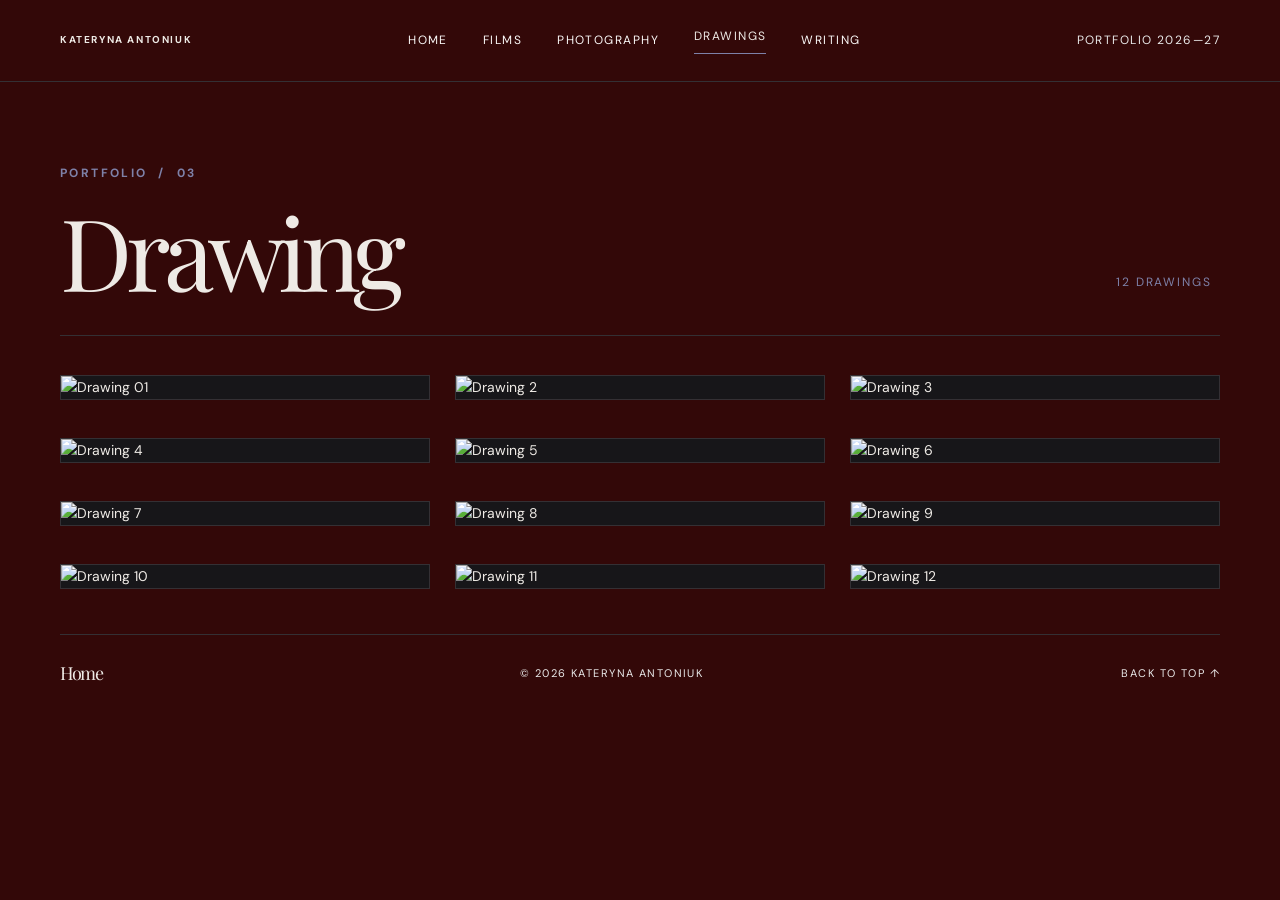
==== drawings.html @ 992e5f3c "Add files via upload" ====
<!doctype html>
<html lang="en">
<head>
  <meta charset="utf-8">
  <meta name="viewport" content="width=device-width, initial-scale=1">
  <meta name="theme-color" content="#301e2d">
  <meta name="description" content="Selected drawings by Kateryna Antoniuk.">
  <title>Drawings — Kateryna Antoniuk</title>
  <link rel="icon" type="image/png" href="logo.png">
  <link rel="stylesheet" href="main.css">
  <link rel="stylesheet" href="drawings.css">
</head>
<body>
  <header class="site-header" id="top">
    <a class="brand" href="index.html" aria-label="Kateryna Antoniuk — Home">
      <span class="brand-name">KATERYNA ANTONIUK</span>
    </a>
    <nav class="site-nav" aria-label="Main navigation">
      <a href="index.html">Home</a>
      <a href="films.html">Films</a>
      <a href="photography.html">Photography</a>
      <a href="drawings.html" aria-current="page">Drawings</a>
      <a href="writing.html">Writing</a>
    </nav>
    <span class="header-index">PORTFOLIO 2026—27</span>
  </header>
  <main>
    <section class="drawings-heading page-shell" aria-labelledby="drawings-title">
      <div>
        <p class="eyebrow">PORTFOLIO&nbsp; / &nbsp;03</p>
        <h1 id="drawings-title">Drawing</h1>
      </div>
      <p class="drawings-count"><span>12 DRAWINGS</span></p>
    </section>
    <section class="drawings-grid page-shell" aria-label="Selected drawings">
        <article class="drawing-card">
    <div class="drawing-frame">
        <img
            class="drawing-image"
            src="drawing/d1.jpg"
            alt="Drawing 01"
            loading="lazy">
    </div>
      </article>
      <article class="drawing-card">
       <div class="drawing-frame">
        <img
            class="drawing-image"
            src="drawing/d2.jpg"
            alt="Drawing 2"
            loading="lazy">
    </div>
      </article>
      <article class="drawing-card">
        <div class="drawing-frame">
        <img
            class="drawing-image"
            src="drawing/d3.jpg"
            alt="Drawing 3"
            loading="lazy">
    </div>
      </article>
      <article class="drawing-card">
        <div class="drawing-frame">
        <img
            class="drawing-image"
            src="drawing/d4.jpg"
            alt="Drawing 4"
            loading="lazy">
    </div>
      </article>
      <article class="drawing-card">
        <div class="drawing-frame">
        <img
            class="drawing-image"
            src="drawing/d5.jpg"
            alt="Drawing 5"
            loading="lazy">
    </div>
      </article>
      <article class="drawing-card">
        <div class="drawing-frame">
        <img
            class="drawing-image"
            src="drawing/d6.jpg"
            alt="Drawing 6"
            loading="lazy">
    </div>
      </article>
      <article class="drawing-card">
        <div class="drawing-frame">
        <img
            class="drawing-image"
            src="drawing/d7.jpg"
            alt="Drawing 7"
            loading="lazy">
    </div>
      </article>
      <article class="drawing-card">
        <div class="drawing-frame">
        <img
            class="drawing-image"
            src="drawing/d8.jpg"
            alt="Drawing 8"
            loading="lazy">
    </div>
      </article>
      <article class="drawing-card">
        <div class="drawing-frame">
        <img
            class="drawing-image"
            src="drawing/d9.jpg"
            alt="Drawing 9"
            loading="lazy">
    </div>
      </article>
      <article class="drawing-card">
        <div class="drawing-frame">
        <img
            class="drawing-image"
            src="drawing/d10.jpg"
            alt="Drawing 10"
            loading="lazy">
    </div>
      </article>
      <article class="drawing-card">
        <div class="drawing-frame">
        <img
            class="drawing-image"
            src="drawing/d11.jpg"
            alt="Drawing 11"
            loading="lazy">
    </div>
      </article>
      <article class="drawing-card">
        <div class="drawing-frame">
        <img
            class="drawing-image"
            src="drawing/d12.jpg"
            alt="Drawing 12"
            loading="lazy">
    </div>
      </article>
    </section>
  </main>
  <footer class="site-footer page-shell">
    <a class="footer-mark" href="index.html" aria-label="Back to home">Home</a>
    <span>© 2026 KATERYNA ANTONIUK</span>
    <a class="back-to-top" href="#top">BACK TO TOP ↑</a>
  </footer>
  <div class="drawing-lightbox" id="drawing-lightbox" hidden>
    <button class="drawing-lightbox-close" id="drawing-lightbox-close" type="button" aria-label="Close viewer">&times;</button>
    <button class="drawing-lightbox-arrow drawing-lightbox-prev" id="drawing-lightbox-prev" type="button" aria-label="Previous drawing">&#8592;</button>
    <div class="drawing-lightbox-content">
      <img class="drawing-lightbox-image" id="drawing-lightbox-image" src="" alt="">
      <div class="drawing-lightbox-caption">
        <span id="drawing-lightbox-counter">01 / 12</span>
        <h2 id="drawing-lightbox-title"></h2>
      </div>
    </div>
    <button class="drawing-lightbox-arrow drawing-lightbox-next" id="drawing-lightbox-next" type="button" aria-label="Next drawing">&#8594;</button>
  </div>
  <script>
    (() => {
      const gallery = document.querySelector('.drawings-grid');
      const lightbox = document.getElementById('drawing-lightbox');
      const lightboxImage = document.getElementById('drawing-lightbox-image');
      const lightboxTitle = document.getElementById('drawing-lightbox-title');
      const lightboxCounter = document.getElementById('drawing-lightbox-counter');
      const closeButton = document.getElementById('drawing-lightbox-close');
      const previousButton = document.getElementById('drawing-lightbox-prev');
      const nextButton = document.getElementById('drawing-lightbox-next');
      let drawings = [];
      let currentIndex = 0;
      let previouslyFocused = null;
      function refreshDrawings() {
        drawings = Array.from(gallery.querySelectorAll('img.drawing-image'));
      }
      function displayDrawing(index) {
        if (!drawings.length) return;
        currentIndex = (index + drawings.length) % drawings.length;
        const image = drawings[currentIndex];
        const card = image.closest('.drawing-card');
        const title = card?.querySelector('.drawing-caption h2')?.textContent.trim();
        lightboxImage.src = image.currentSrc || image.src;
        lightboxImage.alt = image.alt || 'Portfolio drawing';
        lightboxTitle.textContent = '';
        lightboxCounter.textContent = `${String(currentIndex + 1).padStart(2, '0')} / ${String(drawings.length).padStart(2, '0')}`;
      }
      function openViewer(index) {
        refreshDrawings();
        if (!drawings.length) return;
        previouslyFocused = document.activeElement;
        displayDrawing(index);
        lightbox.hidden = false;
        document.body.style.overflow = 'hidden';
        closeButton.focus();
      }
      function closeViewer() {
        lightbox.hidden = true;
        lightboxImage.removeAttribute('src');
        document.body.style.overflow = '';
        if (previouslyFocused && typeof previouslyFocused.focus === 'function') {
          previouslyFocused.focus();
        }
      }
      gallery.addEventListener('click', (event) => {
        const image = event.target.closest('img.drawing-image');
        if (!image) return;
        refreshDrawings();
        openViewer(drawings.indexOf(image));
      });
      closeButton.addEventListener('click', closeViewer);
      previousButton.addEventListener('click', () => displayDrawing(currentIndex - 1));
      nextButton.addEventListener('click', () => displayDrawing(currentIndex + 1));
      lightbox.addEventListener('click', (event) => {
        if (event.target === lightbox) closeViewer();
      });
      document.addEventListener('keydown', (event) => {
        if (lightbox.hidden) return;
        if (event.key === 'Escape') closeViewer();
        if (event.key === 'ArrowLeft') displayDrawing(currentIndex - 1);
        if (event.key === 'ArrowRight') displayDrawing(currentIndex + 1);
      });
    })();
  </script>
</body>
</html>
---- main.css ----
@import url('https://fonts.googleapis.com/css2?family=DM+Sans:wght@400;500;600;700&family=Playfair+Display:ital,wght@0,400;0,500;1,400;1,500&display=swap');
:root {
  color-scheme: dark;
  --background: #330808;
  --surface: #171619;
  --surface-soft: #1d1a1d;
  --text: #eeeae5;
  --muted: #faf8f7;
  --subtle: #e9e9e9;
  --line: #343034;
  --accent: #7e81a8;
  --serif: 'Playfair Display', Georgia, 'Times New Roman', serif;
  --sans: 'DM Sans', Arial, Helvetica, sans-serif;
}
* { box-sizing: border-box; }
html { scroll-behavior: smooth; }
body {
  margin: 0;
  background: var(--background);
  color: var(--text);
  font-family: var(--sans);
  font-size: 14px;
  line-height: 1.65;
}
a { color: inherit; text-decoration: none; }
.page-shell { width: min(1160px, calc(100% - 64px)); margin-inline: auto; }
.site-header {
  min-height: 82px;
  padding: 0 max(32px, calc((100vw - 1160px) / 2));
  display: flex;
  align-items: center;
  justify-content: space-between;
  gap: 30px;
  border-bottom: 1px solid var(--line);
}
.brand { display: inline-flex; align-items: center; gap: 12px; white-space: nowrap; }
.brand-mark {
  width: 35px;
  height: 35px;
  display: grid;
  place-items: center;
  border: 1px solid #696066;
  font: 17px var(--serif);
  letter-spacing: -.13em;
}
.brand-mark span { color: var(--accent); }
.brand-name { font-size: 10px; font-weight: 700; letter-spacing: .16em; }
.site-nav { display: flex; align-items: center; gap: clamp(17px, 2.8vw, 35px); }
.site-nav a, .header-index {
  color: var(--muted);
  font-size: 12px;
  letter-spacing: .12em;
  text-transform: uppercase;
  transition: color .2s ease;
}
.site-nav a:hover, .site-nav a[aria-current="page"] { color: var(--text); }
.site-nav a[aria-current="page"] { padding-bottom: 6px; border-bottom: 1px solid var(--accent); }
.header-index { color: var(--subtle); font-size: 12px; white-space: nowrap; }
.hero {
  position: relative;
  min-height: 610px;
  padding-top: 76px;
  padding-bottom: 88px;
  display: grid;
  grid-template-columns: minmax(0, 1.1fr) minmax(320px, .8fr);
  align-items: center;
  gap: clamp(48px, 8vw, 110px);
}
.hero-copy { max-width: 620px; }
.eyebrow {
  margin: 0 0 23px;
  color: var(--accent);
  font-size: 12px;
  font-weight: 700;
  letter-spacing: .2em;
  text-transform: uppercase;
}
h1, h2, h3, p { margin-top: 0; }
.hero h1 {
  margin: 0 0 34px;
  font: 400 clamp(64px, 8.3vw, 108px)/.97 var(--serif);
  letter-spacing: -.065em;
}
.hero h1 span { color: var(--accent); font-style: italic; }
.intro-box {
  max-width: 490px;
  padding: 20px 23px 21px;
  border: 1px solid var(--line);
  border-left: 2px solid var(--accent);
  background: linear-gradient(110deg, rgba(163,111,104,.07), transparent 75%);
}
.box-label {
  margin: 0 0 10px;
  color: var(--accent);
  font-size: 15px;
  font-weight: 700;
  letter-spacing: .17em;
}
.intro-placeholder { margin: 0; max-width: 430px; color: var(--muted); font-size: 16px; line-height: 1.85; }
.hero-details {
  max-width: 500px;
  margin-top: 28px;
  display: flex;
  flex-wrap: wrap;
  gap: 9px 21px;
}
.hero-details span {
  color: #c5bdb7;
  font-size: 12px;
  letter-spacing: .1em;
  text-transform: uppercase;
}
.hero-details span::before { content: '—'; margin-right: 8px; color: var(--accent); }
.portrait-wrap { width: 100%; max-width: 420px; margin: 0; justify-self: end; }
.portrait-image {
  display: block;
  width: 100%;
  aspect-ratio: 420 / 440;
  object-fit: cover;
  border: 1px solid #4a4147;
}
.portrait-placeholder {
  position: relative;
  min-height: 440px;
  overflow: hidden;
  display: flex;
  flex-direction: column;
  align-items: center;
  justify-content: center;
  gap: 9px;
  border: 1px solid #4a4147;
  background:
    linear-gradient(90deg, transparent 49.85%, rgba(177,137,130,.18) 50%, transparent 50.15%),
    linear-gradient(0deg, transparent 49.85%, rgba(177,137,130,.18) 50%, transparent 50.15%),
    radial-gradient(ellipse at 55% 42%, #33282d 0%, #1d191d 42%, #121113 78%);
}
.portrait-placeholder::before,
.portrait-placeholder::after {
  content: '';
  position: absolute;
  left: 50%;
  top: 45%;
  aspect-ratio: 1;
  border: 1px solid rgba(178,130,122,.55);
  transform: translate(-50%, -50%) rotate(45deg);
  pointer-events: none;
}
.portrait-placeholder::before { width: 60%; }
.portrait-placeholder::after { width: 39%; background: rgba(12,12,14,.35); }
.portrait-crosshair {
  position: absolute;
  left: 50%;
  top: 45%;
  width: 12px;
  height: 12px;
  border: 1px solid var(--accent);
  border-radius: 50%;
  transform: translate(-50%, -50%);
}
.portrait-label, .portrait-note, .portrait-number { position: relative; z-index: 1; }
.portrait-label { margin-top: 210px; color: #ddd2cc; font-size: 9px; letter-spacing: .2em; }
.portrait-note { color: #8c8280; font-size: 10px; }
.portrait-number { position: absolute; top: 17px; right: 18px; color: #a99c98; font-size: 9px; letter-spacing: .13em; }
.portrait-wrap figcaption {
  padding-top: 13px;
  color: var(--subtle);
  font-size: 8px;
  letter-spacing: .17em;
  text-align: right;
}
.hero-index {
  position: absolute;
  right: -31px;
  bottom: 46px;
  color: var(--subtle);
  font-size: 9px;
  letter-spacing: .18em;
  writing-mode: vertical-rl;
}
.practice-section { padding-top: 49px; padding-bottom: 76px; border-top: 1px solid var(--line); }
.section-heading { margin-bottom: 28px; }
.section-heading .eyebrow { margin-bottom: 10px; }
.section-heading h2 { margin: 0; font: 400 clamp(31px, 4vw, 43px)/1.1 var(--serif); letter-spacing: -.035em; }
.practice-grid { display: grid; grid-template-columns: repeat(4, 1fr); border-top: 1px solid var(--line); border-bottom: 1px solid var(--line); }
.practice-item { min-height: 142px; padding: 20px 19px 21px 0; }
.practice-item + .practice-item { padding-left: 22px; border-left: 1px solid var(--line); }
.item-index { color: var(--accent); font-size: 9px; letter-spacing: .16em; }
.practice-item h3 { margin: 17px 0 5px; font: 24px var(--serif); font-weight: 400; }
.practice-item p { margin: 0; color: var(--muted); font-size: 10px; line-height: 1.7; }
.sections-section { padding-top: 4px; padding-bottom: 92px; }
.section-heading-row { display: flex; align-items: end; justify-content: space-between; gap: 20px; }
.section-count { padding-bottom: 5px; color: var(--subtle); font-size: 12px; letter-spacing: .14em; }
.section-links { border-top: 1px solid var(--line); }
.section-link {
  min-height: 86px;
  display: grid;
  grid-template-columns: 65px minmax(150px, .8fr) 1fr 30px;
  align-items: center;
  gap: 16px;
  border-bottom: 1px solid var(--line);
  transition: padding .2s ease, background .2s ease;
}
.section-link:hover { padding-inline: 12px; background: #171518; }
.link-number { color: var(--accent); font-size: 12px; letter-spacing: .13em; }
.link-title { font: 29px var(--serif); }
.link-description { color: var(--muted); font-size: 13px; }
.link-arrow { justify-self: end; color: var(--accent); font-size: 19px; }
.site-footer {
  min-height: 76px;
  display: flex;
  align-items: center;
  justify-content: space-between;
  gap: 20px;
  border-top: 1px solid var(--line);
  color: var(--subtle);
  font-size: 11px;
  letter-spacing: .13em;
}
.footer-mark { color: var(--text); font: 18px var(--serif); letter-spacing: -.1em; }
.back-to-top { transition: color .2s ease; }
.back-to-top:hover { color: var(--text); }
@media (max-width: 900px) {
  .header-index { display: none; }
  .hero { grid-template-columns: minmax(0, 1fr) minmax(260px, .75fr); gap: 38px; }
  .portrait-placeholder { min-height: 380px; }
  .practice-grid { grid-template-columns: repeat(2, 1fr); }
  .practice-item:nth-child(3) { padding-left: 0; border-left: 0; border-top: 1px solid var(--line); }
  .practice-item:nth-child(4) { border-top: 1px solid var(--line); }
}
@media (max-width: 650px) {
  .page-shell { width: min(100% - 40px, 520px); }
  .site-header { min-height: auto; padding: 18px 20px; flex-wrap: wrap; gap: 16px; }
  .brand-name { font-size: 9px; }
  .site-nav { order: 3; width: 100%; justify-content: space-between; gap: 10px; }
  .site-nav a { font-size: 9px; }
  .hero { min-height: auto; padding-top: 56px; padding-bottom: 59px; grid-template-columns: 1fr; gap: 37px; }
  .hero h1 { font-size: clamp(62px, 17vw, 88px); margin-bottom: 27px; }
  .eyebrow { font-size: 8px; line-height: 1.8; }
  .portrait-wrap { width: min(100%, 390px); justify-self: center; }
  .portrait-placeholder { min-height: 390px; }
  .hero-index { right: 0; bottom: 23px; }
  .practice-section { padding-top: 36px; padding-bottom: 54px; }
  .practice-grid { grid-template-columns: 1fr 1fr; }
  .practice-item { min-height: 132px; padding-right: 10px; }
  .practice-item + .practice-item { padding-left: 13px; }
  .practice-item:nth-child(3) { padding-left: 0; }
  .practice-item h3 { font-size: 21px; }
  .section-link { min-height: 80px; grid-template-columns: 28px 1fr 25px; gap: 10px; }
  .link-title { font-size: 25px; }
  .link-description { grid-column: 2; grid-row: 2; align-self: start; margin-top: -18px; font-size: 9px; }
  .link-arrow { grid-column: 3; grid-row: 1 / span 2; }
  .sections-section { padding-bottom: 60px; }
  .site-footer { min-height: 68px; font-size: 7px; }
}
@media (prefers-reduced-motion: reduce) {
  html { scroll-behavior: auto; }
  *, *::before, *::after { transition-duration: .01ms !important; }
}
---- drawings.css ----
.drawings-heading {
  display: flex;
  align-items: end;
  justify-content: space-between;
  gap: 28px;
  padding-top: 82px;
  padding-bottom: 35px;
  border-bottom: 1px solid var(--line);
}
.drawings-heading .eyebrow {
  margin-bottom: 18px;
}
.drawings-heading h1 {
  margin: 0;
  color: var(--text);
  font: 400 clamp(58px, 8vw, 100px)/.98 var(--serif);
  letter-spacing: -.065em;
}
.drawings-heading h1 span {
  color: var(--accent);
  font-style: italic;
}
.drawings-intro {
  margin: 19px 0 0;
  color: var(--muted);
  font-size: 12px;
  letter-spacing: .025em;
}
.drawings-count {
  flex: 0 0 auto;
  margin: 0 0 7px;
  color: var(--subtle);
  font-size: 12px;
  letter-spacing: .16em;
}
.drawings-count span {
  margin-right: 8px;
  color: var(--accent);
}
.drawings-grid {
    display: grid;
    grid-template-columns: repeat(3, minmax(0, 1fr));
    align-items: start;
    gap: 38px 25px;
    padding-top: 39px;
    padding-bottom: 45px;
}
.drawing-card {
  min-width: 0;
}
.drawing-frame {
  position: relative;
  width: 100%;
  overflow: hidden;
  isolation: isolate;
  border: 1px solid var(--line);
  background: var(--surface, #21151b);
  transition: border-color .3s ease;
}
.drawing-card:hover .drawing-frame {
  border-color: var(--accent);
}
.drawing-placeholder {
  position: relative;
  display: flex;
  width: 100%;
  aspect-ratio: 4 / 5;
  flex-direction: column;
  align-items: center;
  justify-content: center;
  overflow: hidden;
  border: 1px solid rgba(241, 233, 226, .17);
  background:
    linear-gradient(90deg, transparent 49.8%, rgba(241, 233, 226, .10) 49.9%, rgba(241, 233, 226, .10) 50.1%, transparent 50.2%),
    linear-gradient(0deg, transparent 49.8%, rgba(241, 233, 226, .10) 49.9%, rgba(241, 233, 226, .10) 50.1%, transparent 50.2%),
    radial-gradient(ellipse at 50% 43%, rgba(133, 133, 173, .13), transparent 54%),
    linear-gradient(145deg, #3a202e 0%, #261923 54%, #17131a 100%);
}
.drawing-card:nth-child(3n + 2) .drawing-placeholder {
  background:
    linear-gradient(135deg, transparent 0 48%, rgba(163, 111, 104, .13) 48.2% 48.8%, transparent 49%),
    radial-gradient(ellipse at 34% 68%, rgba(163, 111, 104, .19), transparent 48%),
    linear-gradient(145deg, #30202b 0%, #211720 58%, #151218 100%);
}
.drawing-card:nth-child(3n) .drawing-placeholder {
  background:
    linear-gradient(115deg, transparent 0 44%, rgba(241, 233, 226, .08) 44.2% 44.7%, transparent 44.9%),
    radial-gradient(ellipse at 68% 36%, rgba(133, 133, 173, .16), transparent 48%),
    linear-gradient(145deg, #261a28 0%, #311c26 52%, #171219 100%);
}
.drawing-placeholder::before,
.drawing-placeholder::after {
  position: absolute;
  content: "";
  aspect-ratio: 1;
  border: 1px solid rgba(163, 111, 104, .52);
  transform: rotate(45deg);
  pointer-events: none;
}
.drawing-placeholder::before {
  width: 48%;
}
.drawing-placeholder::after {
  width: 29%;
  border-color: rgba(241, 233, 226, .2);
}
.drawing-index,
.drawing-placeholder-title,
.drawing-frame-note {
  position: relative;
  z-index: 1;
}
.drawing-index {
  margin-bottom: 13px;
  color: rgba(241, 233, 226, .85);
  font: italic 42px/1 var(--serif);
}
.drawing-placeholder-title {
  color: var(--accent);
  font-size: 8px;
  letter-spacing: .2em;
}
.drawing-frame-note {
  position: absolute;
  right: 13px;
  bottom: 12px;
  color: rgba(241, 233, 226, .48);
  font-size: 7px;
  letter-spacing: .14em;
}
.drawing-image {
  display: block;
  width: 100%;
  height: auto;
  max-width: 100%;
  object-fit: contain;
  background: var(--surface, #21151b);
  cursor: zoom-in;
}
.drawing-caption {
  padding-top: 14px;
}
.drawing-caption-topline {
  display: flex;
  align-items: center;
  justify-content: space-between;
  gap: 12px;
  padding-bottom: 10px;
  border-bottom: 1px solid var(--line);
  color: var(--subtle);
  font-size: 8px;
  letter-spacing: .13em;
}
.drawing-caption-number {
  color: var(--accent);
}
.drawing-caption h2 {
  margin: 12px 0 0;
  color: var(--text);
  font: 400 clamp(20px, 2.4vw, 27px)/1.15 var(--serif);
  letter-spacing: -.025em;
}
.drawing-lightbox[hidden] {
  display: none;
}
.drawing-lightbox {
  position: fixed;
  inset: 0;
  z-index: 9999;
  display: flex;
  align-items: center;
  justify-content: center;
  padding: 35px 65px;
  background: rgba(19, 13, 20, .97);
  backdrop-filter: blur(12px);
}
.drawing-lightbox-content {
  display: flex;
  flex-direction: column;
  align-items: center;
  justify-content: center;
  width: 100%;
  height: 100%;
  min-width: 0;
  min-height: 0;
  gap: 16px;
}
.drawing-lightbox-image {
  display: block;
  width: auto;
  height: auto;
  max-width: min(78vw, 1050px);
  max-height: 76vh;
  object-fit: contain;
  box-shadow: 0 15px 60px rgba(0, 0, 0, .35);
}
.drawing-lightbox-caption {
  display: flex;
  width: 100%;
  max-width: 850px;
  align-items: center;
  justify-content: space-between;
  gap: 20px;
  padding-top: 0;
}
.drawing-lightbox-caption h2:empty {
  display: none;
}
.drawing-lightbox-caption span {
  color: var(--accent);
  font-size: 12px;
  letter-spacing: .16em;
}
.drawing-lightbox-caption h2 {
  margin: 0;
  color: var(--text);
  font: 400 22px/1.2 var(--serif);
}
.drawing-lightbox button {
  color: var(--text);
  cursor: pointer;
}
.drawing-lightbox-close {
  position: absolute;
  top: 25px;
  right: 32px;
  border: 0;
  background: none;
  font-size: 38px;
  font-weight: 200;
  transition: color .25s ease;
}
.drawing-lightbox-close:hover {
  color: var(--accent);
}
.drawing-lightbox-arrow {
  position: absolute;
  top: 50%;
  display: flex;
  width: 45px;
  height: 45px;
  align-items: center;
  justify-content: center;
  border: 1px solid var(--line);
  border-radius: 50%;
  background: transparent;
  font-size: 19px;
  transform: translateY(-50%);
  transition: background .25s ease, border-color .25s ease;
}
.drawing-lightbox-arrow:hover {
  border-color: var(--accent);
  background: var(--accent);
}
.drawing-lightbox-prev {
  left: 25px;
}
.drawing-lightbox-next {
  right: 25px;
}
.drawing-lightbox button:focus-visible {
  outline: 2px solid var(--accent);
  outline-offset: 4px;
}
@media (max-width: 900px) {
  .drawings-grid {
    grid-template-columns: repeat(2, minmax(0, 1fr));
    gap: 32px 21px;
  }
}
@media (max-width: 560px) {
  .drawings-grid {
    grid-template-columns: 1fr;
    gap: 30px;
    padding-top: 26px;
    padding-bottom: 35px;
  }
}
@media (max-width: 650px) {
  .drawing-lightbox {
    padding: 65px 12px 75px;
  }
  .drawing-lightbox-prev {
    left: 12px;
  }
  .drawing-lightbox-next {
    right: 12px;
  }
}
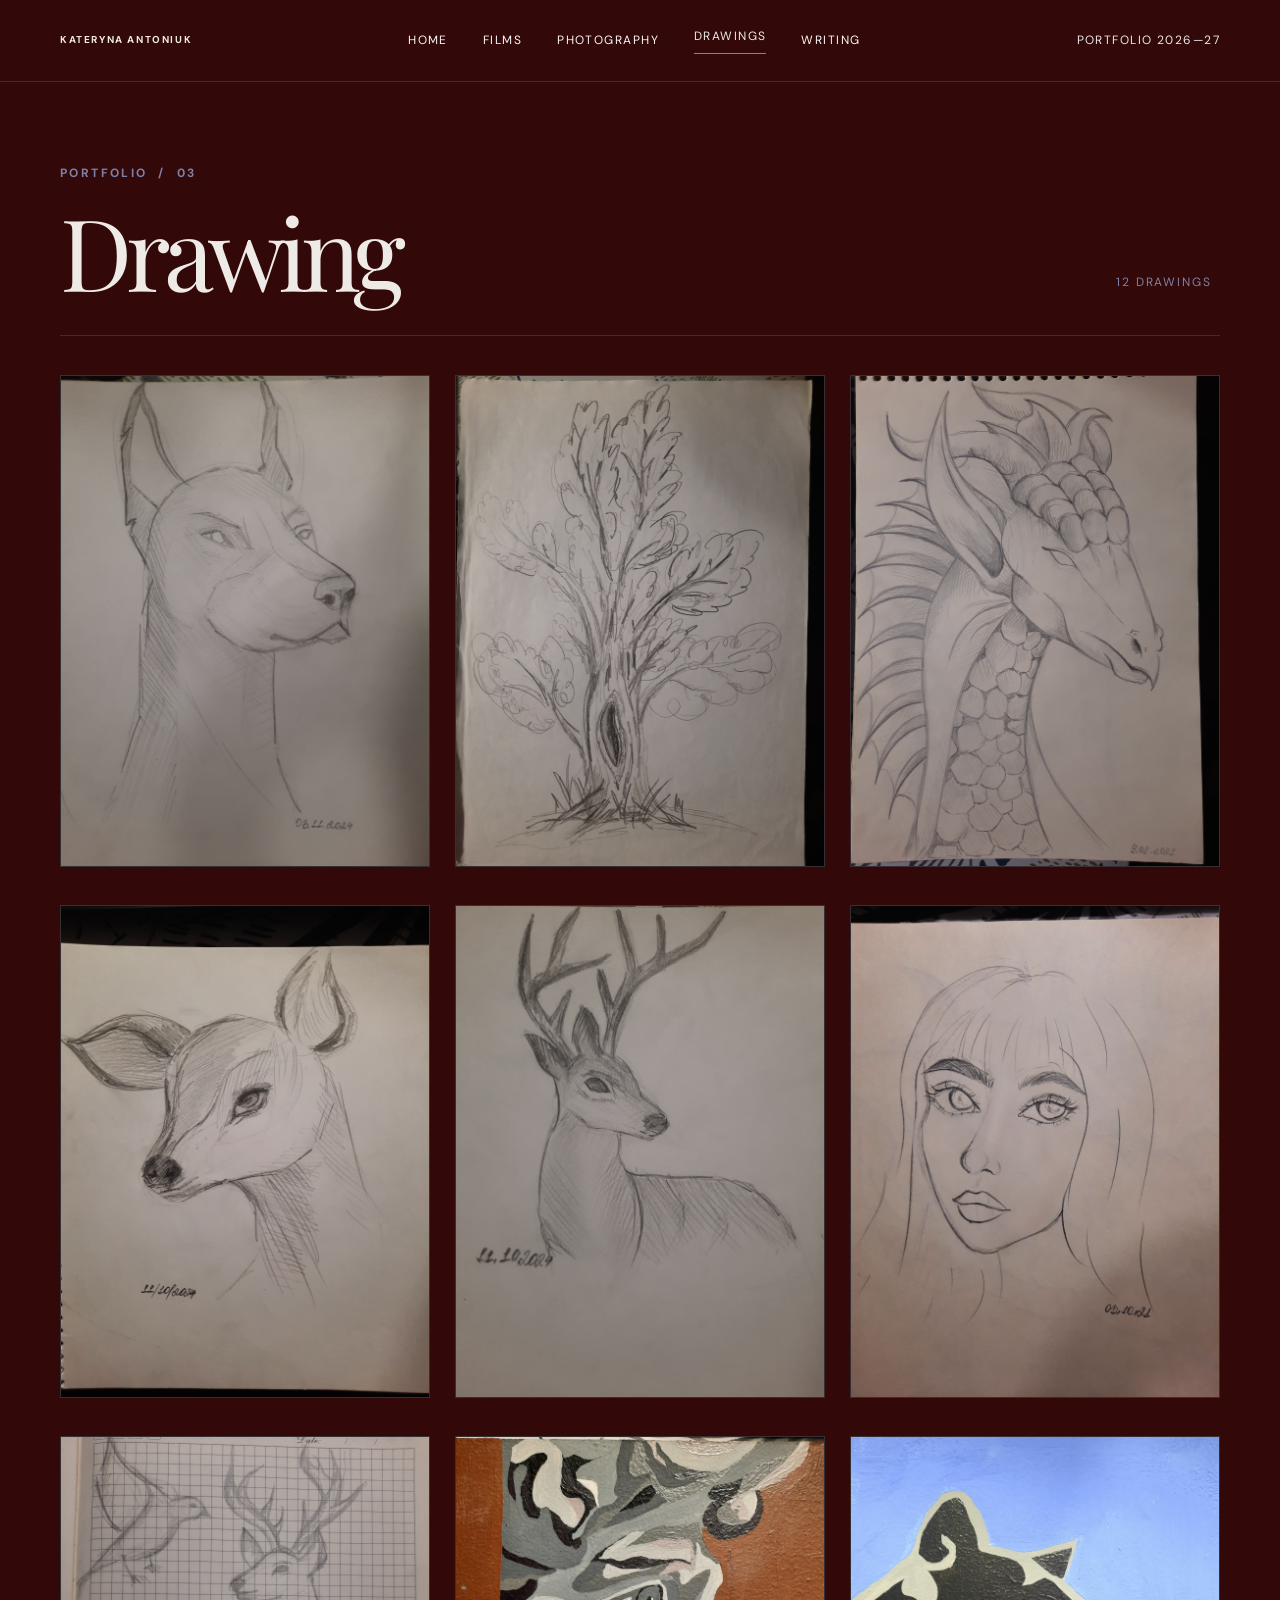
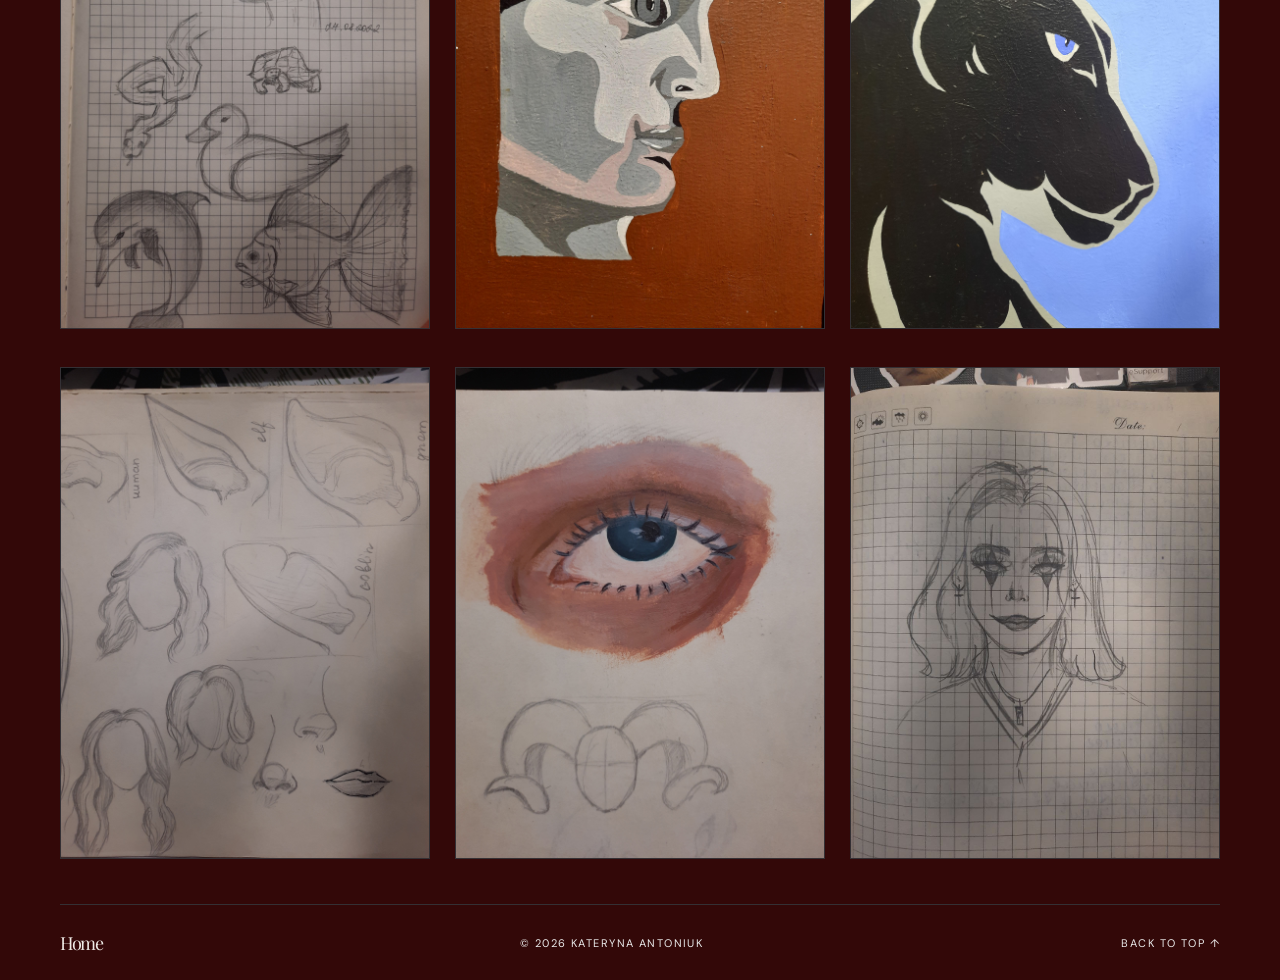
==== commit 8cbf7c5e: "Update drawings.html" ====
--- a/drawings.html
+++ b/drawings.html
@@ -37,7 +37,7 @@
     <div class="drawing-frame">
         <img
             class="drawing-image"
-            src="drawing/d1.jpg"
+            src="d1.jpg"
             alt="Drawing 01"
             loading="lazy">
     </div>
@@ -46,7 +46,7 @@
        <div class="drawing-frame">
         <img
             class="drawing-image"
-            src="drawing/d2.jpg"
+            src="d2.jpg"
             alt="Drawing 2"
             loading="lazy">
     </div>
@@ -55,7 +55,7 @@
         <div class="drawing-frame">
         <img
             class="drawing-image"
-            src="drawing/d3.jpg"
+            src="d3.jpg"
             alt="Drawing 3"
             loading="lazy">
     </div>
@@ -64,7 +64,7 @@
         <div class="drawing-frame">
         <img
             class="drawing-image"
-            src="drawing/d4.jpg"
+            src="d4.jpg"
             alt="Drawing 4"
             loading="lazy">
     </div>
@@ -73,7 +73,7 @@
         <div class="drawing-frame">
         <img
             class="drawing-image"
-            src="drawing/d5.jpg"
+            src="d5.jpg"
             alt="Drawing 5"
             loading="lazy">
     </div>
@@ -82,7 +82,7 @@
         <div class="drawing-frame">
         <img
             class="drawing-image"
-            src="drawing/d6.jpg"
+            src="d6.jpg"
             alt="Drawing 6"
             loading="lazy">
     </div>
@@ -91,7 +91,7 @@
         <div class="drawing-frame">
         <img
             class="drawing-image"
-            src="drawing/d7.jpg"
+            src="d7.jpg"
             alt="Drawing 7"
             loading="lazy">
     </div>
@@ -100,7 +100,7 @@
         <div class="drawing-frame">
         <img
             class="drawing-image"
-            src="drawing/d8.jpg"
+            src="d8.jpg"
             alt="Drawing 8"
             loading="lazy">
     </div>
@@ -109,7 +109,7 @@
         <div class="drawing-frame">
         <img
             class="drawing-image"
-            src="drawing/d9.jpg"
+            src="d9.jpg"
             alt="Drawing 9"
             loading="lazy">
     </div>
@@ -118,7 +118,7 @@
         <div class="drawing-frame">
         <img
             class="drawing-image"
-            src="drawing/d10.jpg"
+            src="d10.jpg"
             alt="Drawing 10"
             loading="lazy">
     </div>
@@ -127,7 +127,7 @@
         <div class="drawing-frame">
         <img
             class="drawing-image"
-            src="drawing/d11.jpg"
+            src="d11.jpg"
             alt="Drawing 11"
             loading="lazy">
     </div>
@@ -136,7 +136,7 @@
         <div class="drawing-frame">
         <img
             class="drawing-image"
-            src="drawing/d12.jpg"
+            src="d12.jpg"
             alt="Drawing 12"
             loading="lazy">
     </div>
@@ -225,4 +225,4 @@
     })();
   </script>
 </body>
-</html>+</html>
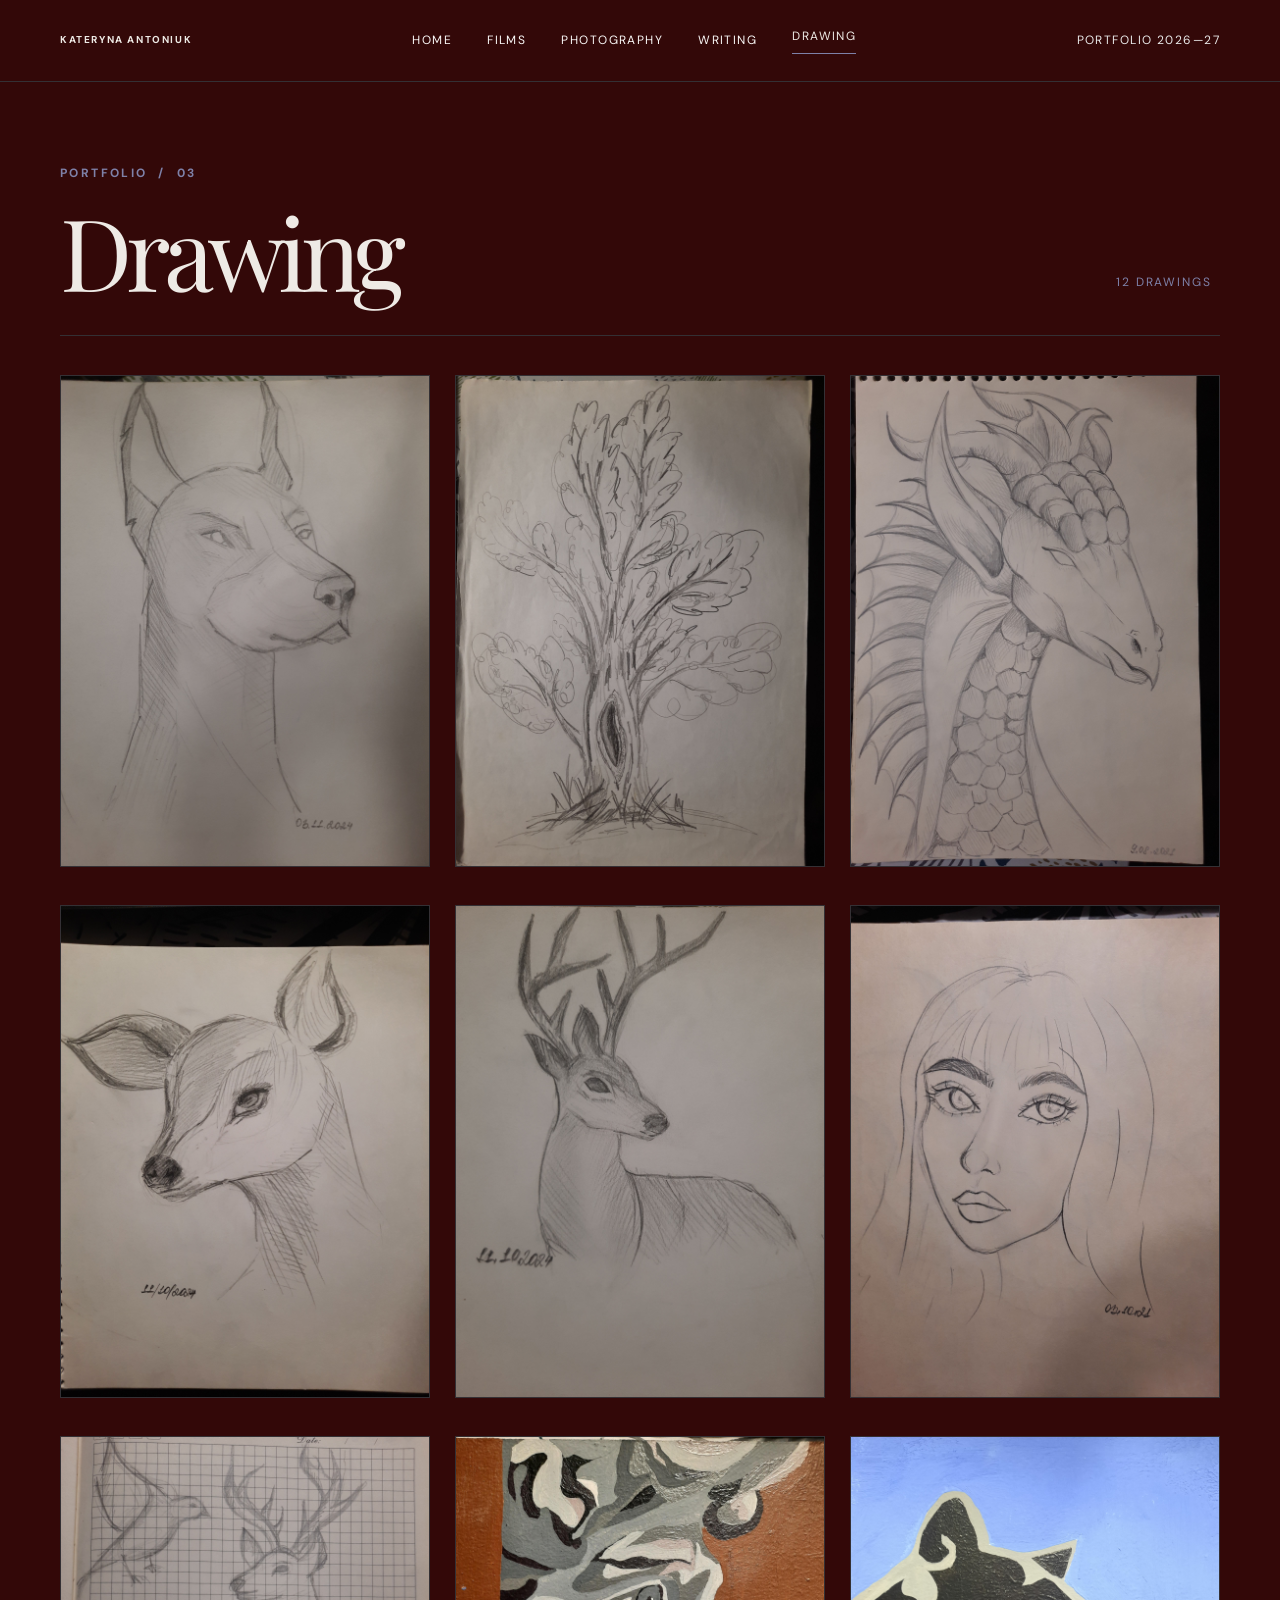
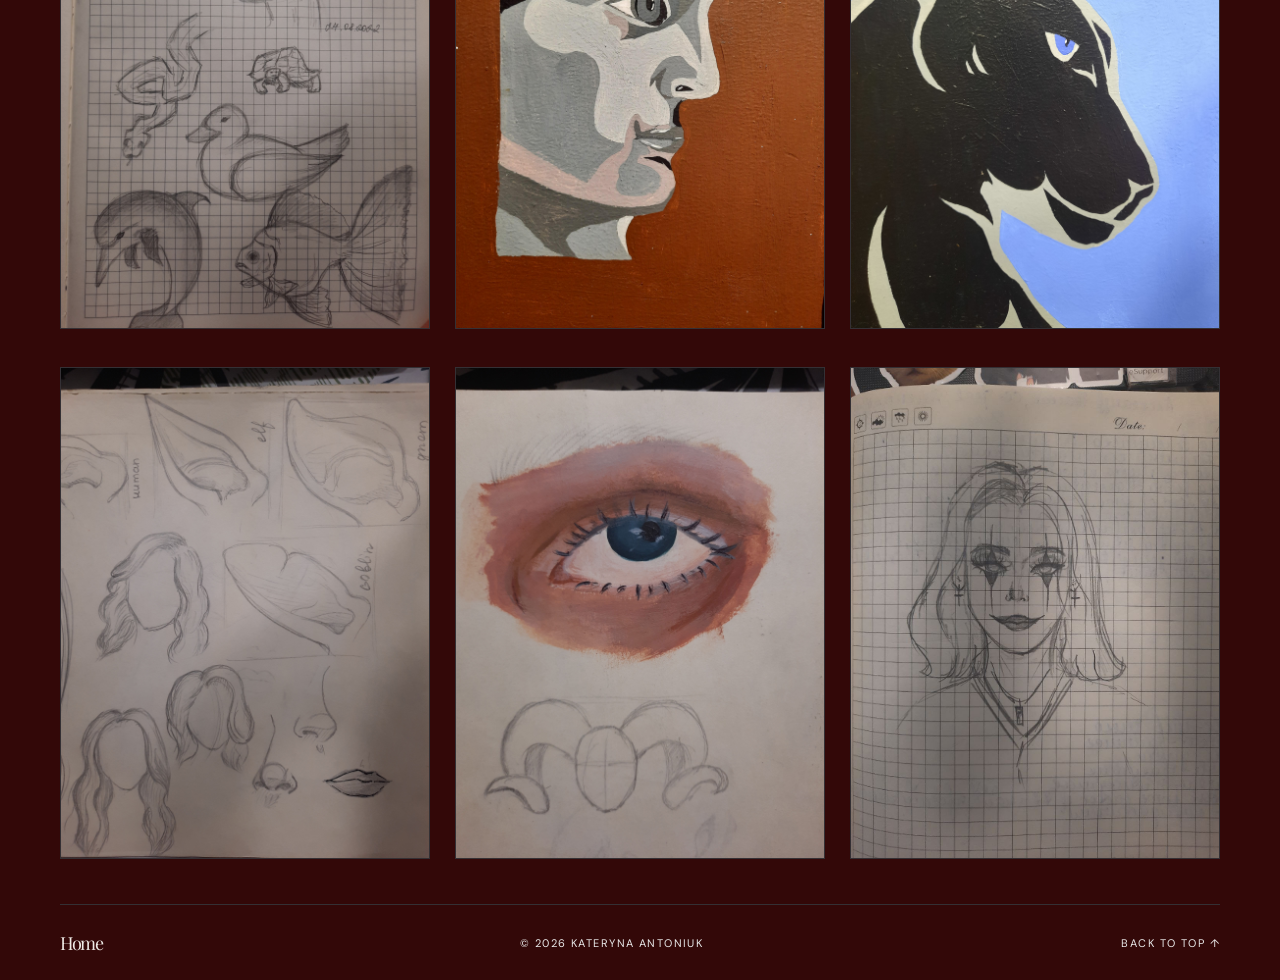
==== commit ee18aaab: "Update drawings.html" ====
--- a/drawings.html
+++ b/drawings.html
@@ -19,8 +19,8 @@
       <a href="index.html">Home</a>
       <a href="films.html">Films</a>
       <a href="photography.html">Photography</a>
-      <a href="drawings.html" aria-current="page">Drawings</a>
       <a href="writing.html">Writing</a>
+      <a href="drawings.html" aria-current="page">Drawing</a>
     </nav>
     <span class="header-index">PORTFOLIO 2026—27</span>
   </header>
--- a/main.css
+++ b/main.css
@@ -255,4 +255,27 @@
 @media (prefers-reduced-motion: reduce) {
   html { scroll-behavior: auto; }
   *, *::before, *::after { transition-duration: .01ms !important; }
-}+}
+.portrait-placeholder::before,
+.portrait-placeholder::after,
+.portrait-wrap::before,
+.portrait-wrap::after,
+.portrait-crosshair {
+    display: none !important;
+    content: none !important;
+}
+.portrait-placeholder {
+    border: none !important;
+    outline: none !important;
+    box-shadow: none !important;
+    background: transparent !important;
+}
+.portrait-image {
+    display: block;
+    width: 100%;
+    height: 100%;
+    object-fit: cover;
+    border: none;
+    outline: none;
+    box-shadow: none;
+}
